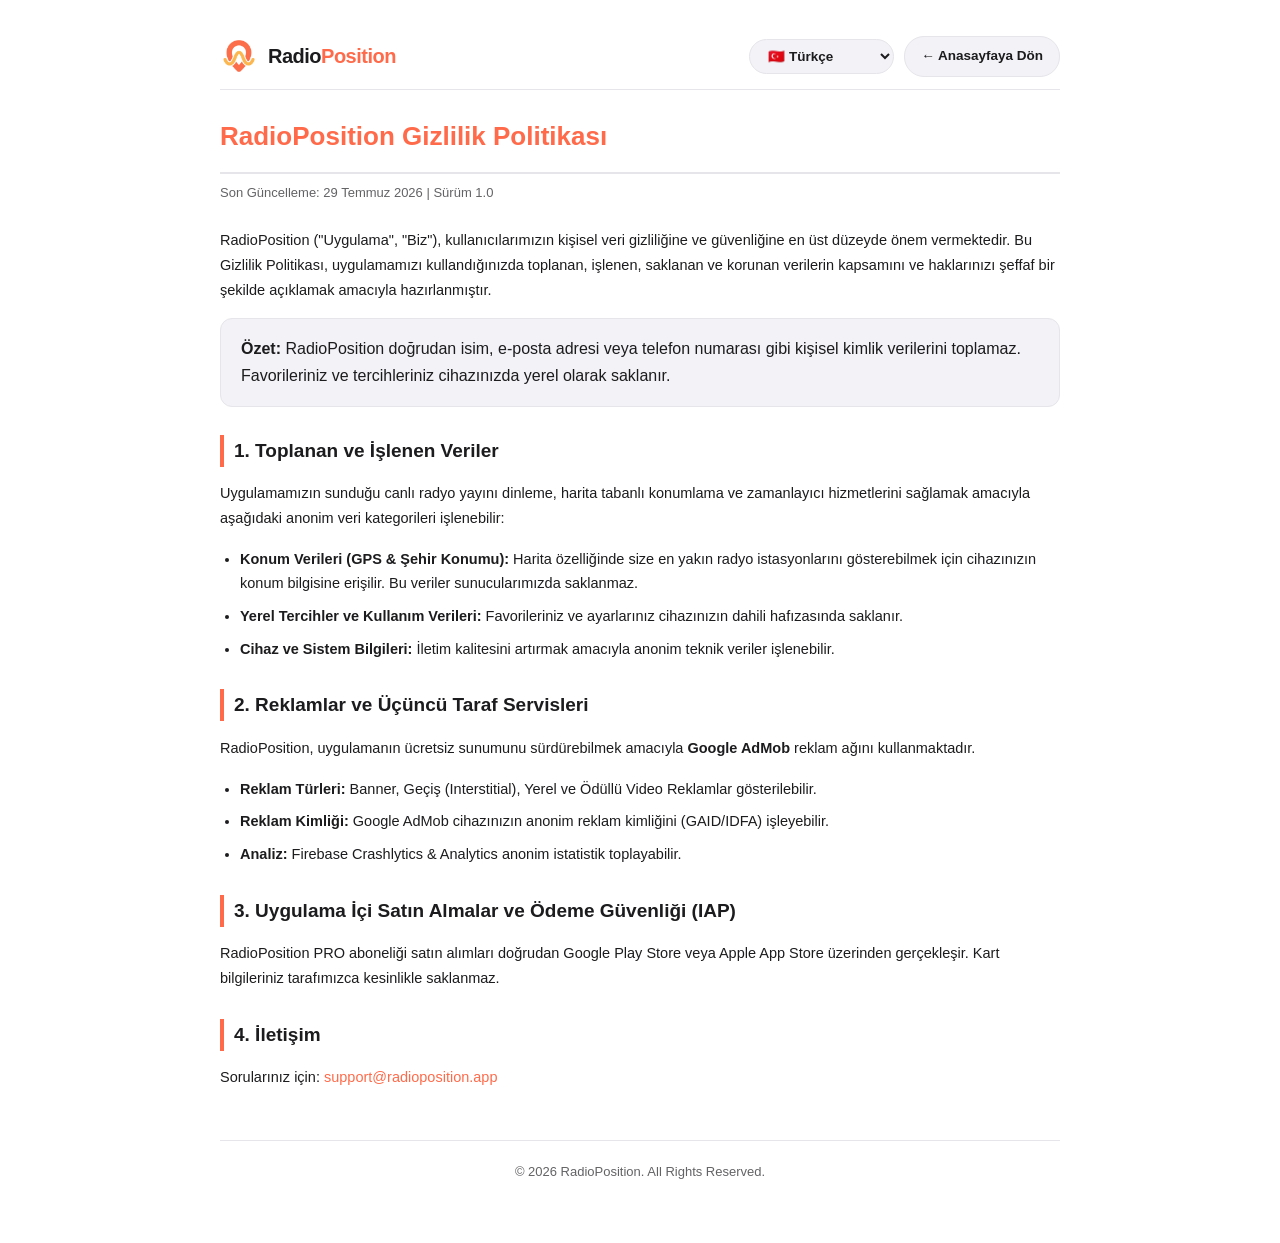
==== privacy_policy.html @ 18f139bc "first commit" ====
<!DOCTYPE html>
<html lang="tr">
<head>
    <meta charset="UTF-8">
    <script async src="https://pagead2.googlesyndication.com/pagead/js/adsbygoogle.js?client=ca-pub-3429247192277407"
       crossorigin="anonymous"></script>
    <meta name="viewport" content="width=device-width, initial-scale=1.0">
    <title>RadioPosition — Gizlilik Politikası (Privacy Policy)</title>
    <style>
        :root {
            --primary-color: #ff6b4a;
            --bg-color: #ffffff;
            --text-main: #1c1c1e;
            --text-muted: #636366;
            --border-color: #e5e5ea;
            --card-bg: #f2f2f7;
        }
        @media (prefers-color-scheme: dark) {
            :root {
                --primary-color: #ff6b4a;
                --bg-color: #000000;
                --text-main: #ffffff;
                --text-muted: #8e8e93;
                --border-color: #2c2c2e;
                --card-bg: #1c1c1e;
            }
        }
        body {
            font-family: -apple-system, BlinkMacSystemFont, 'Segoe UI', Roboto, Helvetica, Arial, sans-serif;
            line-height: 1.7;
            color: var(--text-main);
            background-color: var(--bg-color);
            padding: 24px 20px 60px;
            max-width: 840px;
            margin: 0 auto;
        }
        h1 {
            color: var(--primary-color);
            font-size: 26px;
            font-weight: 800;
            border-bottom: 2px solid var(--border-color);
            padding-bottom: 14px;
            margin-bottom: 8px;
        }
        .update-date {
            font-size: 13px;
            color: var(--text-muted);
            margin-bottom: 24px;
        }
        h2 {
            font-size: 19px;
            font-weight: 700;
            color: var(--text-main);
            margin-top: 28px;
            margin-bottom: 12px;
            border-left: 4px solid var(--primary-color);
            padding-left: 10px;
        }
        p, li {
            font-size: 14.5px;
            color: var(--text-main);
        }
        ul {
            padding-left: 20px;
            margin-bottom: 16px;
        }
        li {
            margin-bottom: 8px;
        }
        .highlight-box {
            background-color: var(--card-bg);
            border-radius: 12px;
            padding: 16px 20px;
            margin: 16px 0;
            border: 1px solid var(--border-color);
        }
        .footer {
            margin-top: 50px;
            font-size: 13px;
            color: var(--text-muted);
            border-top: 1px solid var(--border-color);
            padding-top: 20px;
            text-align: center;
        }
        a {
            color: var(--primary-color);
            text-decoration: none;
        }
        a:hover {
            text-decoration: underline;
        }
        .lang-select {
            padding: 8px 14px;
            background-color: var(--card-bg);
            color: var(--text-main);
            font-size: 13.5px;
            font-weight: 600;
            border-radius: 20px;
            border: 1px solid var(--border-color);
            outline: none;
            cursor: pointer;
        }
    </style>
</head>
<body>
    <header style="display: flex; align-items: center; justify-content: space-between; padding: 12px 0; margin-bottom: 24px; border-bottom: 1px solid var(--border-color); flex-wrap: wrap; gap: 12px;">
        <a href="index.html" style="display: flex; align-items: center; gap: 10px; text-decoration: none; color: inherit;">
            <img src="assets/logo-removebg.png" alt="RadioPosition Logo" style="width: 38px; height: 38px; object-fit: contain;">
            <span style="font-size: 20px; font-weight: 800; letter-spacing: -0.5px; color: var(--text-main);">Radio<span style="color: var(--primary-color);">Position</span></span>
        </a>
        <div style="display: flex; align-items: center; gap: 10px;">
            <select id="doc-lang-select" class="lang-select">
                <option value="tr">🇹🇷 Türkçe</option>
                <option value="en">🇺🇸 English</option>
                <option value="de">🇩🇪 Deutsch</option>
                <option value="es">🇪🇸 Español</option>
                <option value="fr">🇫🇷 Français</option>
                <option value="it">🇮🇹 Italiano</option>
                <option value="nl">🇳🇱 Nederlands</option>
                <option value="pl">🇵🇱 Polski</option>
                <option value="pt">🇵🇹 Português</option>
                <option value="ru">🇷🇺 Русский</option>
                <option value="ar">🇪🇬 العربية</option>
                <option value="hi">🇮🇳 हिन्दी</option>
                <option value="ja">🇯🇵 日本語</option>
                <option value="ko">🇰🇷 한국어</option>
                <option value="zh">🇨🇳 中文</option>
            </select>
            <a href="index.html" id="back-home-btn" style="display: inline-flex; align-items: center; gap: 6px; padding: 8px 16px; background-color: var(--card-bg); color: var(--text-main); font-size: 13.5px; font-weight: 600; border-radius: 20px; border: 1px solid var(--border-color); text-decoration: none;">
                ← Anasayfaya Dön
            </a>
        </div>
    </header>

    <main id="policy-container"></main>

    <div class="footer">
        © 2026 RadioPosition. All Rights Reserved.
    </div>

    <script>
        const privacyTexts = {
            tr: {
                backBtn: "← Anasayfaya Dön",
                title: "RadioPosition Gizlilik Politikası",
                date: "Son Güncelleme: 29 Temmuz 2026 | Sürüm 1.0",
                intro: "RadioPosition (\"Uygulama\", \"Biz\"), kullanıcılarımızın kişisel veri gizliliğine ve güvenliğine en üst düzeyde önem vermektedir. Bu Gizlilik Politikası, uygulamamızı kullandığınızda toplanan, işlenen, saklanan ve korunan verilerin kapsamını ve haklarınızı şeffaf bir şekilde açıklamak amacıyla hazırlanmıştır.",
                summary: "<strong>Özet:</strong> RadioPosition doğrudan isim, e-posta adresi veya telefon numarası gibi kişisel kimlik verilerini toplamaz. Favorileriniz ve tercihleriniz cihazınızda yerel olarak saklanır.",
                h1: "1. Toplanan ve İşlenen Veriler",
                p1: "Uygulamamızın sunduğu canlı radyo yayını dinleme, harita tabanlı konumlama ve zamanlayıcı hizmetlerini sağlamak amacıyla aşağıdaki anonim veri kategorileri işlenebilir:",
                l1: "<li><strong>Konum Verileri (GPS & Şehir Konumu):</strong> Harita özelliğinde size en yakın radyo istasyonlarını gösterebilmek için cihazınızın konum bilgisine erişilir. Bu veriler sunucularımızda saklanmaz.</li><li><strong>Yerel Tercihler ve Kullanım Verileri:</strong> Favorileriniz ve ayarlarınız cihazınızın dahili hafızasında saklanır.</li><li><strong>Cihaz ve Sistem Bilgileri:</strong> İletim kalitesini artırmak amacıyla anonim teknik veriler işlenebilir.</li>",
                h2: "2. Reklamlar ve Üçüncü Taraf Servisleri",
                p2: "RadioPosition, uygulamanın ücretsiz sunumunu sürdürebilmek amacıyla <strong>Google AdMob</strong> reklam ağını kullanmaktadır.",
                l2: "<li><strong>Reklam Türleri:</strong> Banner, Geçiş (Interstitial), Yerel ve Ödüllü Video Reklamlar gösterilebilir.</li><li><strong>Reklam Kimliği:</strong> Google AdMob cihazınızın anonim reklam kimliğini (GAID/IDFA) işleyebilir.</li><li><strong>Analiz:</strong> Firebase Crashlytics & Analytics anonim istatistik toplayabilir.</li>",
                h3: "3. Uygulama İçi Satın Almalar ve Ödeme Güvenliği (IAP)",
                p3: "RadioPosition PRO aboneliği satın alımları doğrudan Google Play Store veya Apple App Store üzerinden gerçekleşir. Kart bilgileriniz tarafımızca kesinlikle saklanmaz.",
                h4: "4. İletişim",
                p4: "Sorularınız için: <a href=\"mailto:support@radioposition.app\">support@radioposition.app</a>"
            },
            en: {
                backBtn: "← Back to Home",
                title: "RadioPosition Privacy Policy",
                date: "Last Updated: July 29, 2026 | Version 1.0",
                intro: "RadioPosition (\"App\", \"We\") values the privacy and security of our users. This Privacy Policy outlines how your data is collected, used, and protected when using our services.",
                summary: "<strong>Summary:</strong> RadioPosition does not collect personal identity data such as names, emails, or phone numbers. Your favorites and settings remain stored locally on your device.",
                h1: "1. Data Collection & Usage",
                p1: "To deliver live radio streaming, map discovery, and timer functions, the following anonymous data categories may be processed:",
                l1: "<li><strong>Location Data (GPS):</strong> Used solely to show nearby stations on the map. Never saved on external servers.</li><li><strong>Local Preferences:</strong> Favorites and settings are stored locally on your device.</li><li><strong>Technical Info:</strong> Anonymous device and OS details processed to optimize playback performance.</li>",
                h2: "2. Advertisements & Third-Party Services",
                p2: "RadioPosition uses <strong>Google AdMob</strong> to keep our core features free for everyone.",
                l2: "<li><strong>Ad Formats:</strong> Banner, Interstitial, Native, and Rewarded video ads.</li><li><strong>Advertising Identifiers:</strong> Anonymous IDs (GAID/IDFA) processed for relevant ads.</li><li><strong>Analytics:</strong> Firebase Crashlytics and Analytics collect anonymous performance logs.</li>",
                h3: "3. In-App Purchases & Payment Security",
                p3: "All RadioPosition PRO subscription transactions are processed directly by Google Play Store or Apple App Store. Payment credentials are never stored by RadioPosition.",
                h4: "4. Contact Us",
                p4: "For inquiries, contact: <a href=\"mailto:support@radioposition.app\">support@radioposition.app</a>"
            },
            de: {
                backBtn: "← Zurück zur Startseite",
                title: "RadioPosition Datenschutz-Bestimmungen",
                date: "Zuletzt aktualisiert: 29. Juli 2026 | Version 1.0",
                intro: "RadioPosition misst dem Schutz Ihrer persönlichen Daten höchste Bedeutung bei. Diese Datenschutzrichtlinie legt offen, wie anonyme Daten verarbeitet werden.",
                summary: "<strong>Zusammenfassung:</strong> RadioPosition sammelt keine persönlichen Daten wie Namen oder E-Mail-Adressen. Favoriten werden lokal gespeichert.",
                h1: "1. Datenerhebung & Nutzung",
                p1: "Zur Bereitstellung von Radio-Streams, Karten und Timern werden folgende anonyme Daten verarbeitet:",
                l1: "<li><strong>Standortdaten:</strong> Zeigt nahegelegene Sender auf der Karte an. Wird nicht gespeichert.</li><li><strong>Lokale Einstellungen:</strong> Favoriten bleiben auf Ihrem Gerät gespeichert.</li>",
                h2: "2. Werbung & Drittanbieter",
                p2: "RadioPosition nutzt <strong>Google AdMob</strong> zur Finanzierung der kostenlosen Nutzung.",
                l2: "<li>Banner, Interstitial- und Belohnungsanzeigen können geschaltet werden.</li>",
                h3: "3. In-App-Käufe",
                p3: "Zahlungen für RadioPosition PRO werden sicher über den Google Play Store oder Apple App Store abgewickelt.",
                h4: "4. Kontakt",
                p4: "E-Mail: <a href=\"mailto:support@radioposition.app\">support@radioposition.app</a>"
            },
            es: {
                backBtn: "← Volver al Inicio",
                title: "RadioPosition Política de Privacidad",
                date: "Última actualización: 29 de julio de 2026 | Versión 1.0",
                intro: "RadioPosition respeta la privacidad de sus usuarios. Esta política explica cómo se recopilan y protegen los datos anónimos.",
                summary: "<strong>Resumen:</strong> RadioPosition no recopila información personal como nombres o correos. Sus favoritos se guardan localmente.",
                h1: "1. Datos Recopilados",
                p1: "Para ofrecer transmisiones de radio en vivo y mapas, procesamos datos anónimos:",
                l1: "<li><strong>Ubicación:</strong> Muestra estaciones cercanas en el mapa. No se almacena en servidores.</li><li><strong>Favoritos:</strong> Guardados localmente en su dispositivo.</li>",
                h2: "2. Publicidad",
                p2: "Utilizamos <strong>Google AdMob</strong> para ofrecer una experiencia gratuita.",
                l2: "<li>Se pueden mostrar anuncios Banner e Interstitials.</li>",
                h3: "3. Compras Integradas",
                p3: "Las suscripciones a RadioPosition PRO se procesan de forma segura a través de App Store o Google Play Store.",
                h4: "4. Contacto",
                p4: "Correo: <a href=\"mailto:support@radioposition.app\">support@radioposition.app</a>"
            },
            fr: {
                backBtn: "← Retour à l'accueil",
                title: "RadioPosition Politique de Confidentialité",
                date: "Dernière mise à jour : 29 juillet 2026 | Version 1.0",
                intro: "RadioPosition accorde una grande importance à la confidentialité des données de ses utilisateurs.",
                summary: "<strong>Résumé :</strong> RadioPosition ne collecte aucune donnée d'identité personnelle. Vos favoris restent enregistrés localement.",
                h1: "1. Collecte des Données",
                p1: "Pour le streaming radio en direct et les cartes, nous traitons des données anonymes :",
                l1: "<li><strong>Localisation :</strong> Utilise la position pour afficher les radios à proximité.</li><li><strong>Favoris :</strong> Stockés localement sur votre appareil.</li>",
                h2: "2. Publicités",
                p2: "RadioPosition utilise <strong>Google AdMob</strong> pour maintenir l'application gratuite.",
                l2: "<li>Affichage de bannières et d'annonces interstitielles.</li>",
                h3: "3. Achats In-App",
                p3: "Les abonnements RadioPosition PRO sont gérés de manière sécurisée par l'App Store ou Google Play Store.",
                h4: "4. Contact",
                p4: "E-mail : <a href=\"mailto:support@radioposition.app\">support@radioposition.app</a>"
            }
        };

        function renderPolicy(lang) {
            const t = privacyTexts[lang] || privacyTexts.en;
            document.getElementById('back-home-btn').textContent = t.backBtn;
            document.title = t.title + " — RadioPosition";

            document.getElementById('policy-container').innerHTML = `
                <h1>${t.title}</h1>
                <div class="update-date">${t.date}</div>
                <p>${t.intro}</p>
                <div class="highlight-box">${t.summary}</div>
                <h2>${t.h1}</h2>
                <p>${t.p1}</p>
                <ul>${t.l1}</ul>
                <h2>${t.h2}</h2>
                <p>${t.p2}</p>
                <ul>${t.l2}</ul>
                <h2>${t.h3}</h2>
                <p>${t.p3}</p>
                <h2>${t.h4}</h2>
                <p>${t.p4}</p>
            `;
        }

        const selectEl = document.getElementById('doc-lang-select');
        const savedLang = localStorage.getItem('radio_position_lang') || 'tr';
        selectEl.value = privacyTexts[savedLang] ? savedLang : 'tr';

        selectEl.addEventListener('change', (e) => {
            const selected = e.target.value;
            localStorage.setItem('radio_position_lang', selected);
            renderPolicy(selected);
        });

        renderPolicy(selectEl.value);
    </script>
</body>
</html>
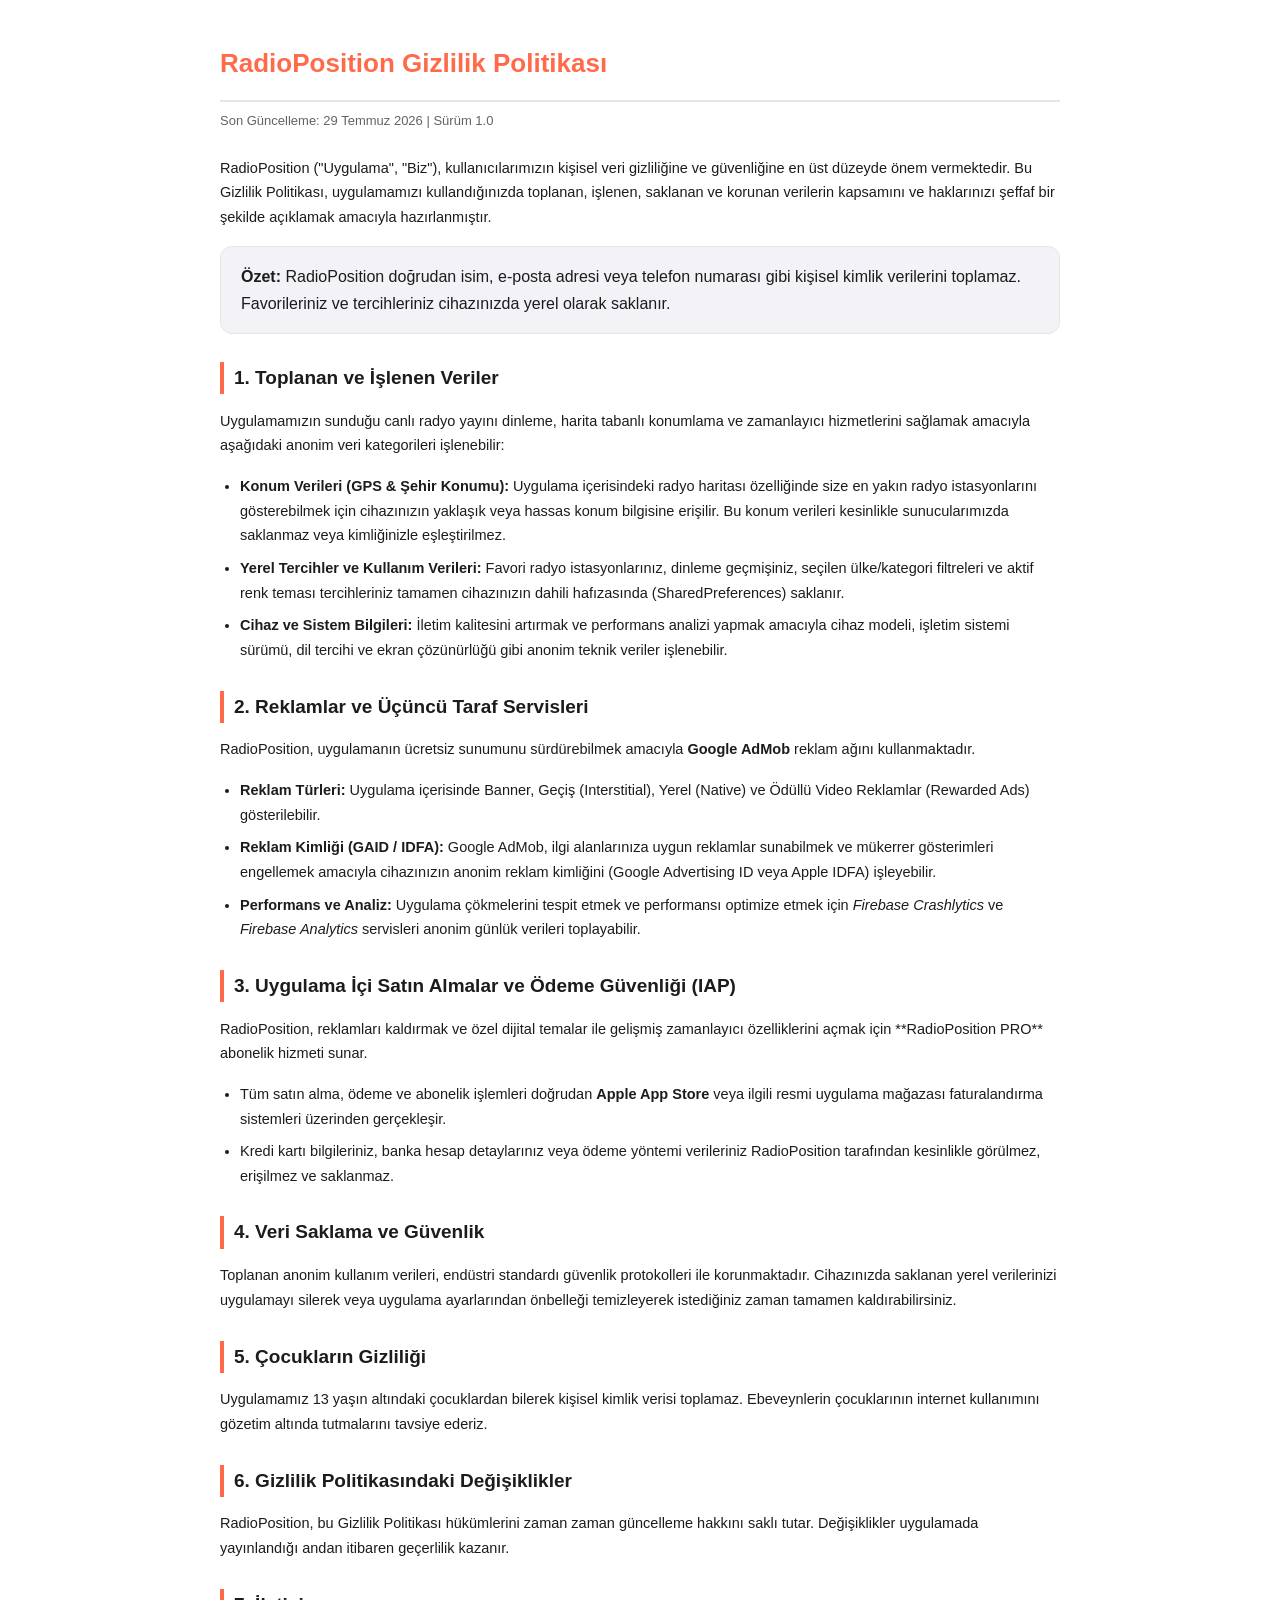
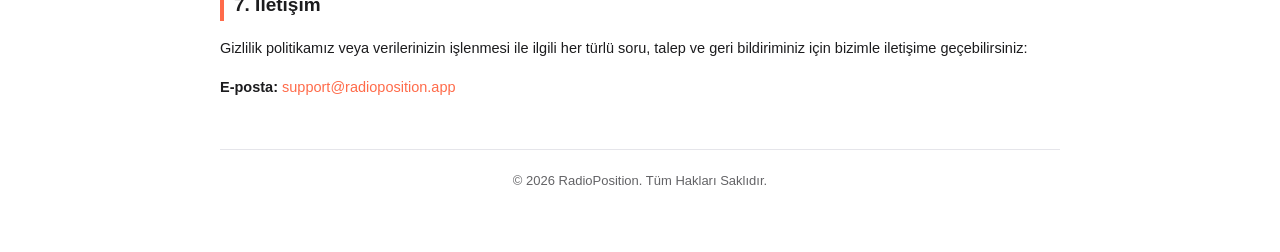
==== commit d7e66d87: "last" ====
--- a/privacy_policy.html
+++ b/privacy_policy.html
@@ -2,8 +2,6 @@
 <html lang="tr">
 <head>
     <meta charset="UTF-8">
-    <script async src="https://pagead2.googlesyndication.com/pagead/js/adsbygoogle.js?client=ca-pub-3429247192277407"
-       crossorigin="anonymous"></script>
     <meta name="viewport" content="width=device-width, initial-scale=1.0">
     <title>RadioPosition — Gizlilik Politikası (Privacy Policy)</title>
     <style>
@@ -89,178 +87,58 @@
         a:hover {
             text-decoration: underline;
         }
-        .lang-select {
-            padding: 8px 14px;
-            background-color: var(--card-bg);
-            color: var(--text-main);
-            font-size: 13.5px;
-            font-weight: 600;
-            border-radius: 20px;
-            border: 1px solid var(--border-color);
-            outline: none;
-            cursor: pointer;
-        }
     </style>
 </head>
 <body>
-    <header style="display: flex; align-items: center; justify-content: space-between; padding: 12px 0; margin-bottom: 24px; border-bottom: 1px solid var(--border-color); flex-wrap: wrap; gap: 12px;">
-        <a href="index.html" style="display: flex; align-items: center; gap: 10px; text-decoration: none; color: inherit;">
-            <img src="assets/logo-removebg.png" alt="RadioPosition Logo" style="width: 38px; height: 38px; object-fit: contain;">
-            <span style="font-size: 20px; font-weight: 800; letter-spacing: -0.5px; color: var(--text-main);">Radio<span style="color: var(--primary-color);">Position</span></span>
-        </a>
-        <div style="display: flex; align-items: center; gap: 10px;">
-            <select id="doc-lang-select" class="lang-select">
-                <option value="tr">🇹🇷 Türkçe</option>
-                <option value="en">🇺🇸 English</option>
-                <option value="de">🇩🇪 Deutsch</option>
-                <option value="es">🇪🇸 Español</option>
-                <option value="fr">🇫🇷 Français</option>
-                <option value="it">🇮🇹 Italiano</option>
-                <option value="nl">🇳🇱 Nederlands</option>
-                <option value="pl">🇵🇱 Polski</option>
-                <option value="pt">🇵🇹 Português</option>
-                <option value="ru">🇷🇺 Русский</option>
-                <option value="ar">🇪🇬 العربية</option>
-                <option value="hi">🇮🇳 हिन्दी</option>
-                <option value="ja">🇯🇵 日本語</option>
-                <option value="ko">🇰🇷 한국어</option>
-                <option value="zh">🇨🇳 中文</option>
-            </select>
-            <a href="index.html" id="back-home-btn" style="display: inline-flex; align-items: center; gap: 6px; padding: 8px 16px; background-color: var(--card-bg); color: var(--text-main); font-size: 13.5px; font-weight: 600; border-radius: 20px; border: 1px solid var(--border-color); text-decoration: none;">
-                ← Anasayfaya Dön
-            </a>
-        </div>
-    </header>
+    <h1>RadioPosition Gizlilik Politikası</h1>
+    <div class="update-date">Son Güncelleme: 29 Temmuz 2026 | Sürüm 1.0</div>
 
-    <main id="policy-container"></main>
+    <p>RadioPosition ("Uygulama", "Biz"), kullanıcılarımızın kişisel veri gizliliğine ve güvenliğine en üst düzeyde önem vermektedir. Bu Gizlilik Politikası, uygulamamızı kullandığınızda toplanan, işlenen, saklanan ve korunan verilerin kapsamını ve haklarınızı şeffaf bir şekilde açıklamak amacıyla hazırlanmıştır.</p>
+
+    <div class="highlight-box">
+        <strong>Özet:</strong> RadioPosition doğrudan isim, e-posta adresi veya telefon numarası gibi kişisel kimlik verilerini toplamaz. Favorileriniz ve tercihleriniz cihazınızda yerel olarak saklanır.
+    </div>
+
+    <h2>1. Toplanan ve İşlenen Veriler</h2>
+    <p>Uygulamamızın sunduğu canlı radyo yayını dinleme, harita tabanlı konumlama ve zamanlayıcı hizmetlerini sağlamak amacıyla aşağıdaki anonim veri kategorileri işlenebilir:</p>
+
+    <ul>
+        <li><strong>Konum Verileri (GPS & Şehir Konumu):</strong> Uygulama içerisindeki radyo haritası özelliğinde size en yakın radyo istasyonlarını gösterebilmek için cihazınızın yaklaşık veya hassas konum bilgisine erişilir. Bu konum verileri kesinlikle sunucularımızda saklanmaz veya kimliğinizle eşleştirilmez.</li>
+        <li><strong>Yerel Tercihler ve Kullanım Verileri:</strong> Favori radyo istasyonlarınız, dinleme geçmişiniz, seçilen ülke/kategori filtreleri ve aktif renk teması tercihleriniz tamamen cihazınızın dahili hafızasında (SharedPreferences) saklanır.</li>
+        <li><strong>Cihaz ve Sistem Bilgileri:</strong> İletim kalitesini artırmak ve performans analizi yapmak amacıyla cihaz modeli, işletim sistemi sürümü, dil tercihi ve ekran çözünürlüğü gibi anonim teknik veriler işlenebilir.</li>
+    </ul>
+
+    <h2>2. Reklamlar ve Üçüncü Taraf Servisleri</h2>
+    <p>RadioPosition, uygulamanın ücretsiz sunumunu sürdürebilmek amacıyla <strong>Google AdMob</strong> reklam ağını kullanmaktadır.</p>
+
+    <ul>
+        <li><strong>Reklam Türleri:</strong> Uygulama içerisinde Banner, Geçiş (Interstitial), Yerel (Native) ve Ödüllü Video Reklamlar (Rewarded Ads) gösterilebilir.</li>
+        <li><strong>Reklam Kimliği (GAID / IDFA):</strong> Google AdMob, ilgi alanlarınıza uygun reklamlar sunabilmek ve mükerrer gösterimleri engellemek amacıyla cihazınızın anonim reklam kimliğini (Google Advertising ID veya Apple IDFA) işleyebilir.</li>
+        <li><strong>Performans ve Analiz:</strong> Uygulama çökmelerini tespit etmek ve performansı optimize etmek için <em>Firebase Crashlytics</em> ve <em>Firebase Analytics</em> servisleri anonim günlük verileri toplayabilir.</li>
+    </ul>
+
+    <h2>3. Uygulama İçi Satın Almalar ve Ödeme Güvenliği (IAP)</h2>
+    <p>RadioPosition, reklamları kaldırmak ve özel dijital temalar ile gelişmiş zamanlayıcı özelliklerini açmak için **RadioPosition PRO** abonelik hizmeti sunar.</p>
+    <ul>
+        <li>Tüm satın alma, ödeme ve abonelik işlemleri doğrudan <strong>Apple App Store</strong> veya ilgili resmi uygulama mağazası faturalandırma sistemleri üzerinden gerçekleşir.</li>
+        <li>Kredi kartı bilgileriniz, banka hesap detaylarınız veya ödeme yöntemi verileriniz RadioPosition tarafından kesinlikle görülmez, erişilmez ve saklanmaz.</li>
+    </ul>
+
+    <h2>4. Veri Saklama ve Güvenlik</h2>
+    <p>Toplanan anonim kullanım verileri, endüstri standardı güvenlik protokolleri ile korunmaktadır. Cihazınızda saklanan yerel verilerinizi uygulamayı silerek veya uygulama ayarlarından önbelleği temizleyerek istediğiniz zaman tamamen kaldırabilirsiniz.</p>
+
+    <h2>5. Çocukların Gizliliği</h2>
+    <p>Uygulamamız 13 yaşın altındaki çocuklardan bilerek kişisel kimlik verisi toplamaz. Ebeveynlerin çocuklarının internet kullanımını gözetim altında tutmalarını tavsiye ederiz.</p>
+
+    <h2>6. Gizlilik Politikasındaki Değişiklikler</h2>
+    <p>RadioPosition, bu Gizlilik Politikası hükümlerini zaman zaman güncelleme hakkını saklı tutar. Değişiklikler uygulamada yayınlandığı andan itibaren geçerlilik kazanır.</p>
+
+    <h2>7. İletişim</h2>
+    <p>Gizlilik politikamız veya verilerinizin işlenmesi ile ilgili her türlü soru, talep ve geri bildiriminiz için bizimle iletişime geçebilirsiniz:</p>
+    <p><strong>E-posta:</strong> <a href="mailto:support@radioposition.app">support@radioposition.app</a></p>
 
     <div class="footer">
-        © 2026 RadioPosition. All Rights Reserved.
+        © 2026 RadioPosition. Tüm Hakları Saklıdır.
     </div>
-
-    <script>
-        const privacyTexts = {
-            tr: {
-                backBtn: "← Anasayfaya Dön",
-                title: "RadioPosition Gizlilik Politikası",
-                date: "Son Güncelleme: 29 Temmuz 2026 | Sürüm 1.0",
-                intro: "RadioPosition (\"Uygulama\", \"Biz\"), kullanıcılarımızın kişisel veri gizliliğine ve güvenliğine en üst düzeyde önem vermektedir. Bu Gizlilik Politikası, uygulamamızı kullandığınızda toplanan, işlenen, saklanan ve korunan verilerin kapsamını ve haklarınızı şeffaf bir şekilde açıklamak amacıyla hazırlanmıştır.",
-                summary: "<strong>Özet:</strong> RadioPosition doğrudan isim, e-posta adresi veya telefon numarası gibi kişisel kimlik verilerini toplamaz. Favorileriniz ve tercihleriniz cihazınızda yerel olarak saklanır.",
-                h1: "1. Toplanan ve İşlenen Veriler",
-                p1: "Uygulamamızın sunduğu canlı radyo yayını dinleme, harita tabanlı konumlama ve zamanlayıcı hizmetlerini sağlamak amacıyla aşağıdaki anonim veri kategorileri işlenebilir:",
-                l1: "<li><strong>Konum Verileri (GPS & Şehir Konumu):</strong> Harita özelliğinde size en yakın radyo istasyonlarını gösterebilmek için cihazınızın konum bilgisine erişilir. Bu veriler sunucularımızda saklanmaz.</li><li><strong>Yerel Tercihler ve Kullanım Verileri:</strong> Favorileriniz ve ayarlarınız cihazınızın dahili hafızasında saklanır.</li><li><strong>Cihaz ve Sistem Bilgileri:</strong> İletim kalitesini artırmak amacıyla anonim teknik veriler işlenebilir.</li>",
-                h2: "2. Reklamlar ve Üçüncü Taraf Servisleri",
-                p2: "RadioPosition, uygulamanın ücretsiz sunumunu sürdürebilmek amacıyla <strong>Google AdMob</strong> reklam ağını kullanmaktadır.",
-                l2: "<li><strong>Reklam Türleri:</strong> Banner, Geçiş (Interstitial), Yerel ve Ödüllü Video Reklamlar gösterilebilir.</li><li><strong>Reklam Kimliği:</strong> Google AdMob cihazınızın anonim reklam kimliğini (GAID/IDFA) işleyebilir.</li><li><strong>Analiz:</strong> Firebase Crashlytics & Analytics anonim istatistik toplayabilir.</li>",
-                h3: "3. Uygulama İçi Satın Almalar ve Ödeme Güvenliği (IAP)",
-                p3: "RadioPosition PRO aboneliği satın alımları doğrudan Google Play Store veya Apple App Store üzerinden gerçekleşir. Kart bilgileriniz tarafımızca kesinlikle saklanmaz.",
-                h4: "4. İletişim",
-                p4: "Sorularınız için: <a href=\"mailto:support@radioposition.app\">support@radioposition.app</a>"
-            },
-            en: {
-                backBtn: "← Back to Home",
-                title: "RadioPosition Privacy Policy",
-                date: "Last Updated: July 29, 2026 | Version 1.0",
-                intro: "RadioPosition (\"App\", \"We\") values the privacy and security of our users. This Privacy Policy outlines how your data is collected, used, and protected when using our services.",
-                summary: "<strong>Summary:</strong> RadioPosition does not collect personal identity data such as names, emails, or phone numbers. Your favorites and settings remain stored locally on your device.",
-                h1: "1. Data Collection & Usage",
-                p1: "To deliver live radio streaming, map discovery, and timer functions, the following anonymous data categories may be processed:",
-                l1: "<li><strong>Location Data (GPS):</strong> Used solely to show nearby stations on the map. Never saved on external servers.</li><li><strong>Local Preferences:</strong> Favorites and settings are stored locally on your device.</li><li><strong>Technical Info:</strong> Anonymous device and OS details processed to optimize playback performance.</li>",
-                h2: "2. Advertisements & Third-Party Services",
-                p2: "RadioPosition uses <strong>Google AdMob</strong> to keep our core features free for everyone.",
-                l2: "<li><strong>Ad Formats:</strong> Banner, Interstitial, Native, and Rewarded video ads.</li><li><strong>Advertising Identifiers:</strong> Anonymous IDs (GAID/IDFA) processed for relevant ads.</li><li><strong>Analytics:</strong> Firebase Crashlytics and Analytics collect anonymous performance logs.</li>",
-                h3: "3. In-App Purchases & Payment Security",
-                p3: "All RadioPosition PRO subscription transactions are processed directly by Google Play Store or Apple App Store. Payment credentials are never stored by RadioPosition.",
-                h4: "4. Contact Us",
-                p4: "For inquiries, contact: <a href=\"mailto:support@radioposition.app\">support@radioposition.app</a>"
-            },
-            de: {
-                backBtn: "← Zurück zur Startseite",
-                title: "RadioPosition Datenschutz-Bestimmungen",
-                date: "Zuletzt aktualisiert: 29. Juli 2026 | Version 1.0",
-                intro: "RadioPosition misst dem Schutz Ihrer persönlichen Daten höchste Bedeutung bei. Diese Datenschutzrichtlinie legt offen, wie anonyme Daten verarbeitet werden.",
-                summary: "<strong>Zusammenfassung:</strong> RadioPosition sammelt keine persönlichen Daten wie Namen oder E-Mail-Adressen. Favoriten werden lokal gespeichert.",
-                h1: "1. Datenerhebung & Nutzung",
-                p1: "Zur Bereitstellung von Radio-Streams, Karten und Timern werden folgende anonyme Daten verarbeitet:",
-                l1: "<li><strong>Standortdaten:</strong> Zeigt nahegelegene Sender auf der Karte an. Wird nicht gespeichert.</li><li><strong>Lokale Einstellungen:</strong> Favoriten bleiben auf Ihrem Gerät gespeichert.</li>",
-                h2: "2. Werbung & Drittanbieter",
-                p2: "RadioPosition nutzt <strong>Google AdMob</strong> zur Finanzierung der kostenlosen Nutzung.",
-                l2: "<li>Banner, Interstitial- und Belohnungsanzeigen können geschaltet werden.</li>",
-                h3: "3. In-App-Käufe",
-                p3: "Zahlungen für RadioPosition PRO werden sicher über den Google Play Store oder Apple App Store abgewickelt.",
-                h4: "4. Kontakt",
-                p4: "E-Mail: <a href=\"mailto:support@radioposition.app\">support@radioposition.app</a>"
-            },
-            es: {
-                backBtn: "← Volver al Inicio",
-                title: "RadioPosition Política de Privacidad",
-                date: "Última actualización: 29 de julio de 2026 | Versión 1.0",
-                intro: "RadioPosition respeta la privacidad de sus usuarios. Esta política explica cómo se recopilan y protegen los datos anónimos.",
-                summary: "<strong>Resumen:</strong> RadioPosition no recopila información personal como nombres o correos. Sus favoritos se guardan localmente.",
-                h1: "1. Datos Recopilados",
-                p1: "Para ofrecer transmisiones de radio en vivo y mapas, procesamos datos anónimos:",
-                l1: "<li><strong>Ubicación:</strong> Muestra estaciones cercanas en el mapa. No se almacena en servidores.</li><li><strong>Favoritos:</strong> Guardados localmente en su dispositivo.</li>",
-                h2: "2. Publicidad",
-                p2: "Utilizamos <strong>Google AdMob</strong> para ofrecer una experiencia gratuita.",
-                l2: "<li>Se pueden mostrar anuncios Banner e Interstitials.</li>",
-                h3: "3. Compras Integradas",
-                p3: "Las suscripciones a RadioPosition PRO se procesan de forma segura a través de App Store o Google Play Store.",
-                h4: "4. Contacto",
-                p4: "Correo: <a href=\"mailto:support@radioposition.app\">support@radioposition.app</a>"
-            },
-            fr: {
-                backBtn: "← Retour à l'accueil",
-                title: "RadioPosition Politique de Confidentialité",
-                date: "Dernière mise à jour : 29 juillet 2026 | Version 1.0",
-                intro: "RadioPosition accorde una grande importance à la confidentialité des données de ses utilisateurs.",
-                summary: "<strong>Résumé :</strong> RadioPosition ne collecte aucune donnée d'identité personnelle. Vos favoris restent enregistrés localement.",
-                h1: "1. Collecte des Données",
-                p1: "Pour le streaming radio en direct et les cartes, nous traitons des données anonymes :",
-                l1: "<li><strong>Localisation :</strong> Utilise la position pour afficher les radios à proximité.</li><li><strong>Favoris :</strong> Stockés localement sur votre appareil.</li>",
-                h2: "2. Publicités",
-                p2: "RadioPosition utilise <strong>Google AdMob</strong> pour maintenir l'application gratuite.",
-                l2: "<li>Affichage de bannières et d'annonces interstitielles.</li>",
-                h3: "3. Achats In-App",
-                p3: "Les abonnements RadioPosition PRO sont gérés de manière sécurisée par l'App Store ou Google Play Store.",
-                h4: "4. Contact",
-                p4: "E-mail : <a href=\"mailto:support@radioposition.app\">support@radioposition.app</a>"
-            }
-        };
-
-        function renderPolicy(lang) {
-            const t = privacyTexts[lang] || privacyTexts.en;
-            document.getElementById('back-home-btn').textContent = t.backBtn;
-            document.title = t.title + " — RadioPosition";
-
-            document.getElementById('policy-container').innerHTML = `
-                <h1>${t.title}</h1>
-                <div class="update-date">${t.date}</div>
-                <p>${t.intro}</p>
-                <div class="highlight-box">${t.summary}</div>
-                <h2>${t.h1}</h2>
-                <p>${t.p1}</p>
-                <ul>${t.l1}</ul>
-                <h2>${t.h2}</h2>
-                <p>${t.p2}</p>
-                <ul>${t.l2}</ul>
-                <h2>${t.h3}</h2>
-                <p>${t.p3}</p>
-                <h2>${t.h4}</h2>
-                <p>${t.p4}</p>
-            `;
-        }
-
-        const selectEl = document.getElementById('doc-lang-select');
-        const savedLang = localStorage.getItem('radio_position_lang') || 'tr';
-        selectEl.value = privacyTexts[savedLang] ? savedLang : 'tr';
-
-        selectEl.addEventListener('change', (e) => {
-            const selected = e.target.value;
-            localStorage.setItem('radio_position_lang', selected);
-            renderPolicy(selected);
-        });
-
-        renderPolicy(selectEl.value);
-    </script>
 </body>
 </html>
